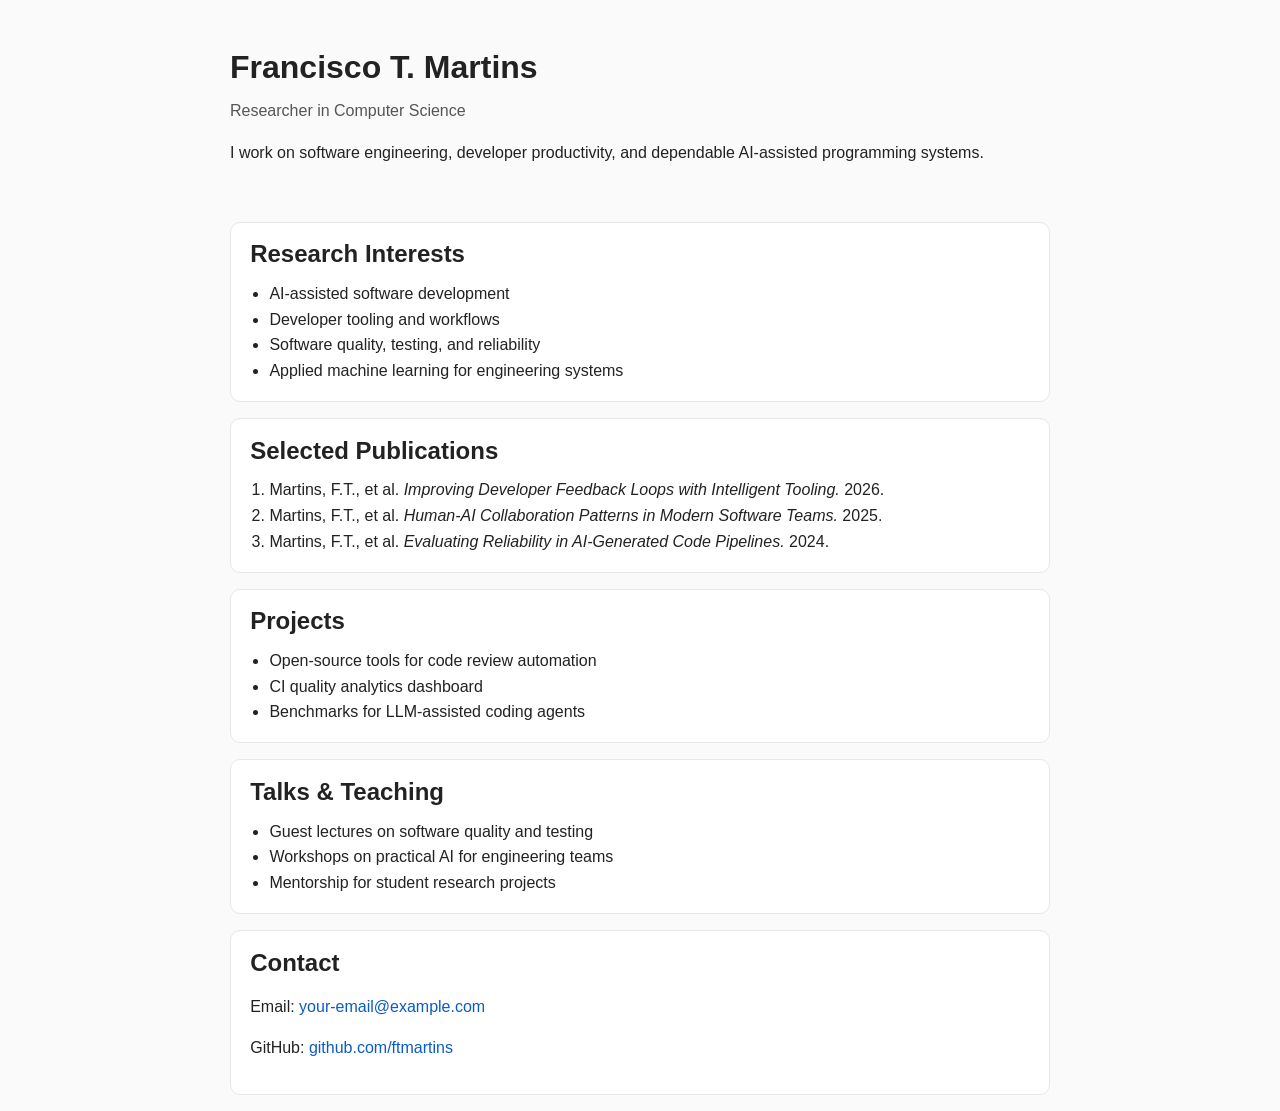
==== index.html @ 5f3daca7 "Create minimal research-style homepage Co-authored-by: ftmartins <108759611+ftmartins@users.noreply." ====
<!DOCTYPE html>
<html lang="en">
  <head>
    <meta charset="UTF-8" />
    <meta name="viewport" content="width=device-width, initial-scale=1.0" />
    <title>Francisco T. Martins</title>
    <meta
      name="description"
      content="Research website of Francisco T. Martins: publications, projects, talks, and contact."
    />
    <link rel="stylesheet" href="styles.css" />
  </head>
  <body>
    <header class="hero">
      <h1>Francisco T. Martins</h1>
      <p class="subtitle">Researcher in Computer Science</p>
      <p>
        I work on software engineering, developer productivity, and dependable
        AI-assisted programming systems.
      </p>
    </header>

    <main>
      <section id="research">
        <h2>Research Interests</h2>
        <ul>
          <li>AI-assisted software development</li>
          <li>Developer tooling and workflows</li>
          <li>Software quality, testing, and reliability</li>
          <li>Applied machine learning for engineering systems</li>
        </ul>
      </section>

      <section id="publications">
        <h2>Selected Publications</h2>
        <ol>
          <li>
            Martins, F.T., et al. <em>Improving Developer Feedback Loops with
            Intelligent Tooling.</em> 2026.
          </li>
          <li>
            Martins, F.T., et al. <em>Human-AI Collaboration Patterns in Modern
            Software Teams.</em> 2025.
          </li>
          <li>
            Martins, F.T., et al. <em>Evaluating Reliability in AI-Generated
            Code Pipelines.</em> 2024.
          </li>
        </ol>
      </section>

      <section id="projects">
        <h2>Projects</h2>
        <ul>
          <li>Open-source tools for code review automation</li>
          <li>CI quality analytics dashboard</li>
          <li>Benchmarks for LLM-assisted coding agents</li>
        </ul>
      </section>

      <section id="talks">
        <h2>Talks & Teaching</h2>
        <ul>
          <li>Guest lectures on software quality and testing</li>
          <li>Workshops on practical AI for engineering teams</li>
          <li>Mentorship for student research projects</li>
        </ul>
      </section>

      <section id="contact">
        <h2>Contact</h2>
        <p>
          Email:
          <a href="mailto:your-email@example.com">your-email@example.com</a>
        </p>
        <p>
          GitHub:
          <a href="https://github.com/ftmartins">github.com/ftmartins</a>
        </p>
      </section>
    </main>
  </body>
</html>
---- styles.css ----
:root {
  --background: #fafafa;
  --text: #222;
  --muted: #555;
  --accent: #0a5bc4;
  --surface: #fff;
  --border: #e7e7e7;
}

* {
  box-sizing: border-box;
}

body {
  margin: 0;
  padding: 0;
  font-family: -apple-system, BlinkMacSystemFont, "Segoe UI", Roboto, Helvetica,
    Arial, sans-serif;
  line-height: 1.6;
  color: var(--text);
  background: var(--background);
}

.hero,
main {
  width: min(820px, 92%);
  margin: 0 auto;
}

.hero {
  padding: 3rem 0 1.5rem;
}

h1,
h2 {
  line-height: 1.2;
  margin: 0 0 0.75rem;
}

.subtitle {
  margin: 0 0 1rem;
  color: var(--muted);
}

section {
  margin: 1rem 0;
  padding: 1.1rem 1.2rem;
  background: var(--surface);
  border: 1px solid var(--border);
  border-radius: 10px;
}

ul,
ol {
  margin: 0;
  padding-left: 1.2rem;
}

a {
  color: var(--accent);
  text-decoration: none;
}

a:hover {
  text-decoration: underline;
}
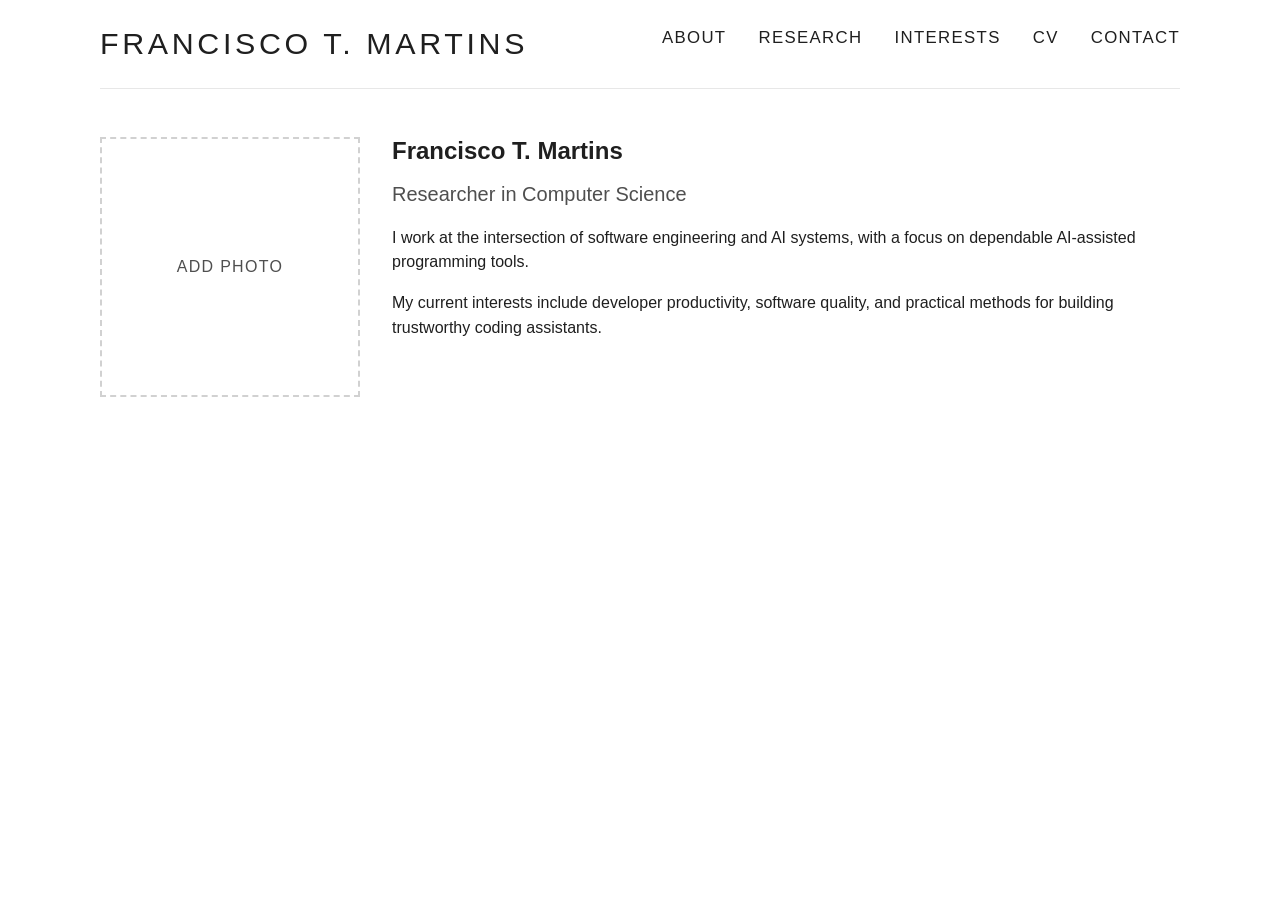
==== commit 67adb9fe: "Redesign site with multi-page academic layout Co-authored-by: ftmartins <108759611+ftmartins@users.n" ====
--- a/index.html
+++ b/index.html
@@ -4,79 +4,42 @@
     <meta charset="UTF-8" />
     <meta name="viewport" content="width=device-width, initial-scale=1.0" />
     <title>Francisco T. Martins</title>
-    <meta
-      name="description"
-      content="Research website of Francisco T. Martins: publications, projects, talks, and contact."
-    />
+    <meta name="description" content="Personal website of Francisco T. Martins." />
     <link rel="stylesheet" href="styles.css" />
   </head>
   <body>
-    <header class="hero">
-      <h1>Francisco T. Martins</h1>
-      <p class="subtitle">Researcher in Computer Science</p>
-      <p>
-        I work on software engineering, developer productivity, and dependable
-        AI-assisted programming systems.
-      </p>
+    <header class="site-header">
+      <div class="header-inner">
+        <a class="site-name" href="/index.html">Francisco T. Martins</a>
+        <nav aria-label="Main navigation">
+          <ul class="nav-links">
+            <li><a href="/about.html">About</a></li>
+            <li><a href="/research.html">Research</a></li>
+            <li><a href="/interests.html">Interests</a></li>
+            <li><a href="/cv.html">CV</a></li>
+            <li><a href="/contact.html">Contact</a></li>
+          </ul>
+        </nav>
+      </div>
     </header>
 
-    <main>
-      <section id="research">
-        <h2>Research Interests</h2>
-        <ul>
-          <li>AI-assisted software development</li>
-          <li>Developer tooling and workflows</li>
-          <li>Software quality, testing, and reliability</li>
-          <li>Applied machine learning for engineering systems</li>
-        </ul>
-      </section>
-
-      <section id="publications">
-        <h2>Selected Publications</h2>
-        <ol>
-          <li>
-            Martins, F.T., et al. <em>Improving Developer Feedback Loops with
-            Intelligent Tooling.</em> 2026.
-          </li>
-          <li>
-            Martins, F.T., et al. <em>Human-AI Collaboration Patterns in Modern
-            Software Teams.</em> 2025.
-          </li>
-          <li>
-            Martins, F.T., et al. <em>Evaluating Reliability in AI-Generated
-            Code Pipelines.</em> 2024.
-          </li>
-        </ol>
-      </section>
-
-      <section id="projects">
-        <h2>Projects</h2>
-        <ul>
-          <li>Open-source tools for code review automation</li>
-          <li>CI quality analytics dashboard</li>
-          <li>Benchmarks for LLM-assisted coding agents</li>
-        </ul>
-      </section>
-
-      <section id="talks">
-        <h2>Talks & Teaching</h2>
-        <ul>
-          <li>Guest lectures on software quality and testing</li>
-          <li>Workshops on practical AI for engineering teams</li>
-          <li>Mentorship for student research projects</li>
-        </ul>
-      </section>
-
-      <section id="contact">
-        <h2>Contact</h2>
-        <p>
-          Email:
-          <a href="mailto:your-email@example.com">your-email@example.com</a>
-        </p>
-        <p>
-          GitHub:
-          <a href="https://github.com/ftmartins">github.com/ftmartins</a>
-        </p>
+    <main class="page-content">
+      <section class="intro-layout">
+        <div class="photo-placeholder" aria-label="Profile photo placeholder">
+          Add photo
+        </div>
+        <div>
+          <h1>Francisco T. Martins</h1>
+          <p class="current-position">Researcher in Computer Science</p>
+          <p>
+            I work at the intersection of software engineering and AI systems,
+            with a focus on dependable AI-assisted programming tools.
+          </p>
+          <p>
+            My current interests include developer productivity, software quality,
+            and practical methods for building trustworthy coding assistants.
+          </p>
+        </div>
       </section>
     </main>
   </body>
--- a/styles.css
+++ b/styles.css
@@ -1,9 +1,8 @@
 :root {
-  --background: #fafafa;
-  --text: #222;
-  --muted: #555;
-  --accent: #0a5bc4;
-  --surface: #fff;
+  --background: #ffffff;
+  --text: #1f1f1f;
+  --muted: #4f4f4f;
+  --accent: #3f67a8;
   --border: #e7e7e7;
 }
 
@@ -13,54 +12,148 @@
 
 body {
   margin: 0;
-  padding: 0;
+  padding: 0 1.2rem;
   font-family: -apple-system, BlinkMacSystemFont, "Segoe UI", Roboto, Helvetica,
     Arial, sans-serif;
-  line-height: 1.6;
+  line-height: 1.55;
   color: var(--text);
   background: var(--background);
 }
 
-.hero,
-main {
-  width: min(820px, 92%);
+.site-header,
+.page-content {
+  width: min(1080px, 100%);
   margin: 0 auto;
 }
 
-.hero {
-  padding: 3rem 0 1.5rem;
+.site-header {
+  border-bottom: 1px solid var(--border);
+}
+
+.header-inner {
+  display: flex;
+  align-items: center;
+  justify-content: space-between;
+  gap: 1.2rem;
+  min-height: 88px;
+}
+
+.site-name {
+  text-decoration: none;
+  color: var(--text);
+  font-size: 1.9rem;
+  letter-spacing: 0.12em;
+  text-transform: uppercase;
+}
+
+.nav-links {
+  display: flex;
+  list-style: none;
+  gap: 2rem;
+  margin: 0;
+  padding: 0;
+}
+
+.nav-links a {
+  text-decoration: none;
+  color: var(--text);
+  text-transform: uppercase;
+  letter-spacing: 0.08em;
+  font-size: 1.05rem;
+}
+
+.nav-links a.active,
+.nav-links a:hover {
+  color: var(--accent);
 }
 
 h1,
 h2 {
   line-height: 1.2;
-  margin: 0 0 0.75rem;
+  margin: 0 0 0.8rem;
 }
 
-.subtitle {
+h2 {
+  text-transform: uppercase;
+  letter-spacing: 0.08em;
+  color: var(--muted);
+  font-size: 2rem;
+}
+
+.page-content {
+  padding: 3rem 0 4rem;
+}
+
+.intro-layout {
+  display: grid;
+  grid-template-columns: 260px 1fr;
+  gap: 2rem;
+  align-items: start;
+}
+
+.photo-placeholder {
+  width: 100%;
+  aspect-ratio: 1 / 1;
+  border: 2px dashed #d1d1d1;
+  color: var(--muted);
+  display: grid;
+  place-items: center;
+  font-size: 1rem;
+  text-transform: uppercase;
+  letter-spacing: 0.08em;
+}
+
+.current-position {
   margin: 0 0 1rem;
   color: var(--muted);
+  font-size: 1.25rem;
 }
 
-section {
-  margin: 1rem 0;
-  padding: 1.1rem 1.2rem;
-  background: var(--surface);
-  border: 1px solid var(--border);
-  border-radius: 10px;
+.content-section {
+  margin-bottom: 2.4rem;
 }
 
 ul,
 ol {
-  margin: 0;
-  padding-left: 1.2rem;
+  margin: 0.2rem 0 0;
+  padding-left: 1.3rem;
+}
+
+li {
+  margin-bottom: 0.7rem;
 }
 
 a {
   color: var(--accent);
-  text-decoration: none;
+  text-underline-offset: 0.15em;
 }
 
 a:hover {
-  text-decoration: underline;
+  color: #2d4f88;
 }
+
+.publication-list li {
+  margin-bottom: 1.3rem;
+}
+
+@media (max-width: 860px) {
+  .header-inner {
+    flex-direction: column;
+    align-items: flex-start;
+    padding: 1.2rem 0;
+  }
+
+  .nav-links {
+    gap: 1rem;
+    flex-wrap: wrap;
+  }
+
+  .intro-layout {
+    grid-template-columns: 1fr;
+    max-width: 640px;
+  }
+
+  .photo-placeholder {
+    max-width: 260px;
+  }
+}
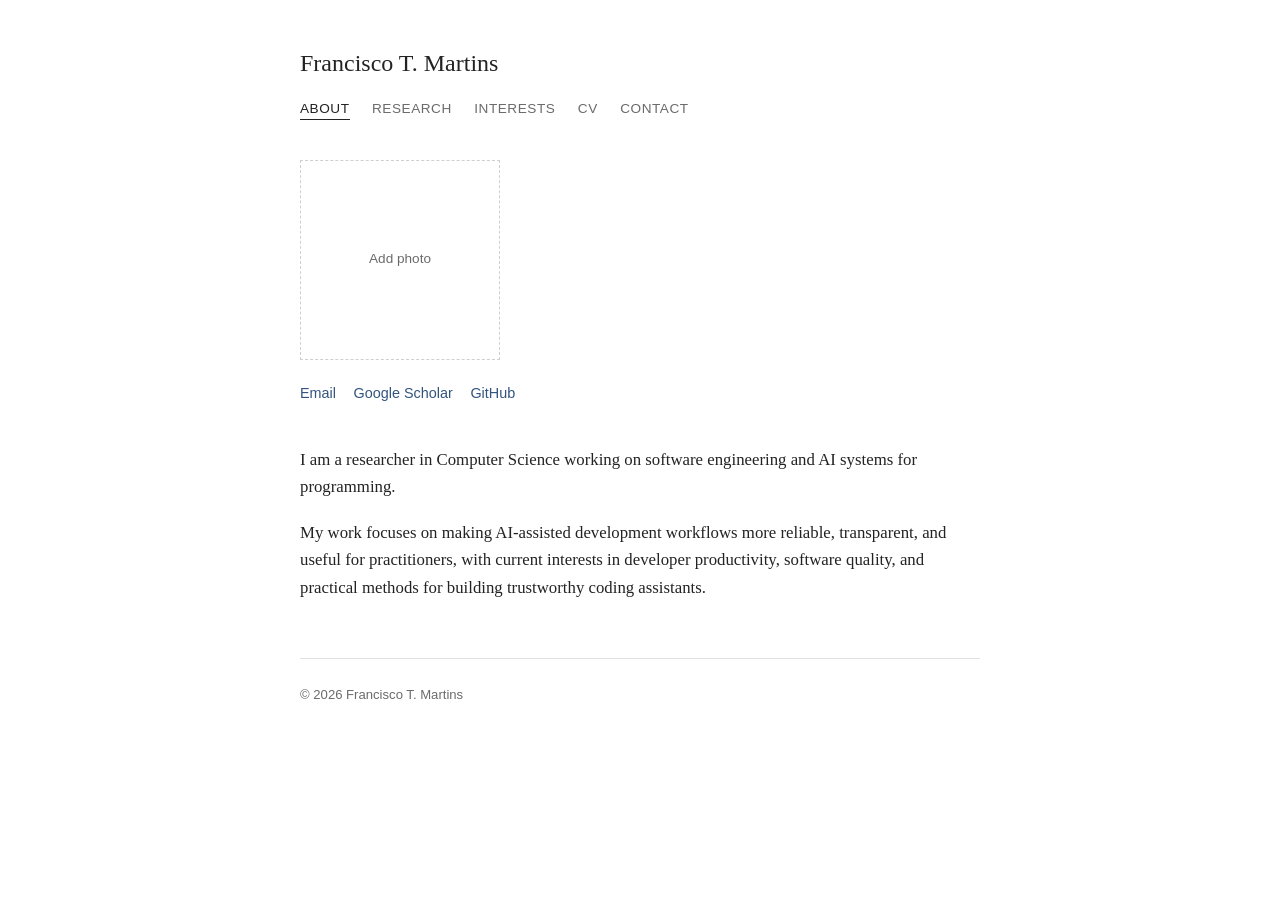
==== commit 60c8d935: "Add files via upload" ====
--- a/index.html
+++ b/index.html
@@ -8,39 +8,46 @@
     <link rel="stylesheet" href="styles.css" />
   </head>
   <body>
-    <header class="site-header">
-      <div class="header-inner">
+    <div class="wrap">
+      <header class="site-header">
         <a class="site-name" href="/index.html">Francisco T. Martins</a>
-        <nav aria-label="Main navigation">
+        <nav class="main-nav" aria-label="Main navigation">
           <ul class="nav-links">
-            <li><a href="/about.html">About</a></li>
+            <li><a class="active" aria-current="page" href="/index.html">About</a></li>
             <li><a href="/research.html">Research</a></li>
             <li><a href="/interests.html">Interests</a></li>
             <li><a href="/cv.html">CV</a></li>
             <li><a href="/contact.html">Contact</a></li>
           </ul>
         </nav>
-      </div>
-    </header>
+      </header>
 
-    <main class="page-content">
-      <section class="intro-layout">
+      <main class="page-content">
         <div class="photo-placeholder" aria-label="Profile photo placeholder">
           Add photo
         </div>
-        <div>
-          <h1>Francisco T. Martins</h1>
-          <p class="current-position">Researcher in Computer Science</p>
+
+        <ul class="contact-links">
+          <li><a href="mailto:your-email@example.com">Email</a></li>
+          <li><a href="https://scholar.google.com/">Google Scholar</a></li>
+          <li><a href="https://github.com/ftmartins">GitHub</a></li>
+        </ul>
+
+        <div class="bio">
           <p>
-            I work at the intersection of software engineering and AI systems,
-            with a focus on dependable AI-assisted programming tools.
+            I am a researcher in Computer Science working on software engineering and
+            AI systems for programming.
           </p>
           <p>
-            My current interests include developer productivity, software quality,
-            and practical methods for building trustworthy coding assistants.
+            My work focuses on making AI-assisted development workflows more reliable,
+            transparent, and useful for practitioners, with current interests in
+            developer productivity, software quality, and practical methods for
+            building trustworthy coding assistants.
           </p>
         </div>
-      </section>
-    </main>
+      </main>
+
+      <footer class="site-footer">© 2026 Francisco T. Martins</footer>
+    </div>
   </body>
 </html>
--- a/styles.css
+++ b/styles.css
@@ -1,9 +1,9 @@
 :root {
-  --background: #ffffff;
-  --text: #1f1f1f;
-  --muted: #4f4f4f;
-  --accent: #3f67a8;
-  --border: #e7e7e7;
+  --text: #232323;
+  --muted: #6b6b6b;
+  --accent: #33547f;
+  --border: #e2e2e2;
+  --measure: 680px;
 }
 
 * {
@@ -12,115 +12,94 @@
 
 body {
   margin: 0;
-  padding: 0 1.2rem;
-  font-family: -apple-system, BlinkMacSystemFont, "Segoe UI", Roboto, Helvetica,
-    Arial, sans-serif;
-  line-height: 1.55;
+  padding: 0 1.25rem;
+  font-family: Georgia, "Iowan Old Style", "Palatino Linotype", Palatino, serif;
+  font-size: 1.05rem;
+  line-height: 1.65;
   color: var(--text);
-  background: var(--background);
-}
-
-.site-header,
-.page-content {
-  width: min(1080px, 100%);
+  background: #fff;
+}
+
+.wrap {
+  width: min(var(--measure), 100%);
   margin: 0 auto;
 }
 
+/* Header ---------------------------------------------------------- */
+
 .site-header {
-  border-bottom: 1px solid var(--border);
-}
-
-.header-inner {
-  display: flex;
-  align-items: center;
-  justify-content: space-between;
-  gap: 1.2rem;
-  min-height: 88px;
+  padding: 2.75rem 0 1.25rem;
 }
 
 .site-name {
+  display: inline-block;
   text-decoration: none;
   color: var(--text);
-  font-size: 1.9rem;
-  letter-spacing: 0.12em;
-  text-transform: uppercase;
+  font-size: 1.5rem;
+  font-weight: 400;
+  margin: 0 0 0.9rem;
+}
+
+nav.main-nav {
+  font-family: -apple-system, BlinkMacSystemFont, "Segoe UI", Helvetica, Arial, sans-serif;
 }
 
 .nav-links {
+  list-style: none;
   display: flex;
-  list-style: none;
-  gap: 2rem;
+  flex-wrap: wrap;
+  gap: 0 1.4rem;
   margin: 0;
   padding: 0;
+  font-size: 0.85rem;
+  letter-spacing: 0.04em;
+  text-transform: uppercase;
 }
 
 .nav-links a {
   text-decoration: none;
+  color: var(--muted);
+  padding-bottom: 0.2rem;
+  border-bottom: 1px solid transparent;
+}
+
+.nav-links a:hover {
+  color: var(--accent);
+}
+
+.nav-links a.active {
   color: var(--text);
+  border-bottom: 1px solid var(--text);
+}
+
+/* Main content ------------------------------------------------------ */
+
+main.page-content {
+  padding: 0.5rem 0 3.5rem;
+}
+
+h1 {
+  font-size: 1.05rem;
+  font-weight: 400;
   text-transform: uppercase;
   letter-spacing: 0.08em;
-  font-size: 1.05rem;
-}
-
-.nav-links a.active,
-.nav-links a:hover {
-  color: var(--accent);
-}
-
-h1,
+  color: var(--muted);
+  margin: 0 0 1.3rem;
+  font-family: -apple-system, BlinkMacSystemFont, "Segoe UI", Helvetica, Arial, sans-serif;
+}
+
 h2 {
-  line-height: 1.2;
-  margin: 0 0 0.8rem;
-}
-
-h2 {
-  text-transform: uppercase;
-  letter-spacing: 0.08em;
-  color: var(--muted);
-  font-size: 2rem;
-}
-
-.page-content {
-  padding: 3rem 0 4rem;
-}
-
-.intro-layout {
-  display: grid;
-  grid-template-columns: 260px 1fr;
-  gap: 2rem;
-  align-items: start;
-}
-
-.photo-placeholder {
-  width: 100%;
-  aspect-ratio: 1 / 1;
-  border: 2px dashed #d1d1d1;
-  color: var(--muted);
-  display: grid;
-  place-items: center;
-  font-size: 1rem;
-  text-transform: uppercase;
-  letter-spacing: 0.08em;
-}
-
-.current-position {
-  margin: 0 0 1rem;
-  color: var(--muted);
-  font-size: 1.25rem;
-}
-
-.content-section {
-  margin-bottom: 2.4rem;
-}
-
-ul,
-ol {
-  margin: 0.2rem 0 0;
-  padding-left: 1.3rem;
-}
-
-li {
-  margin-bottom: 0.7rem;
+  font-size: 1.1rem;
+  font-weight: 600;
+  margin: 2.2rem 0 0.6rem;
+}
+
+h2:first-child {
+  margin-top: 0;
+}
+
+p {
+  margin: 0 0 1.1rem;
 }
 
 a {
@@ -129,31 +108,166 @@
 }
 
 a:hover {
-  color: #2d4f88;
+  color: #203653;
+}
+
+/* Home / about ------------------------------------------------------- */
+
+.profile-photo {
+  width: 200px;
+  aspect-ratio: 1 / 1;
+  object-fit: cover;
+  border-radius: 3px;
+  margin: 0 0 1.4rem;
+  display: block;
+}
+
+.photo-placeholder {
+  width: 200px;
+  aspect-ratio: 1 / 1;
+  border: 1px dashed #cfcfcf;
+  color: var(--muted);
+  display: grid;
+  place-items: center;
+  font-size: 0.85rem;
+  text-align: center;
+  margin: 0 0 1.4rem;
+  font-family: -apple-system, BlinkMacSystemFont, "Segoe UI", Helvetica, Arial, sans-serif;
+}
+
+.contact-links {
+  display: flex;
+  flex-wrap: wrap;
+  gap: 0.4rem 1.1rem;
+  list-style: none;
+  margin: 0 0 1.8rem;
+  padding: 0;
+  font-family: -apple-system, BlinkMacSystemFont, "Segoe UI", Helvetica, Arial, sans-serif;
+  font-size: 0.9rem;
+}
+
+.contact-links a {
+  text-decoration: none;
+}
+
+.contact-links a:hover {
+  text-decoration: underline;
+}
+
+.bio p:last-of-type {
+  margin-bottom: 0;
+}
+
+/* Research topic sections -------------------------------------------- */
+
+.topic {
+  padding: 1.8rem 0;
+  border-top: 1px solid var(--border);
+}
+
+.topic:first-of-type {
+  border-top: none;
+  padding-top: 0;
+}
+
+.topic h2 {
+  margin-top: 0;
+}
+
+.topic img {
+  width: 100%;
+  max-width: 420px;
+  height: auto;
+  display: block;
+  margin: 0.4rem 0 1rem;
+  border-radius: 3px;
+}
+
+.topic-pubs-label {
+  font-family: -apple-system, BlinkMacSystemFont, "Segoe UI", Helvetica, Arial, sans-serif;
+  font-size: 0.85rem;
+  text-transform: uppercase;
+  letter-spacing: 0.05em;
+  color: var(--muted);
+  margin: 1rem 0 0.4rem;
+}
+
+/* Lists ---------------------------------------------------------------- */
+
+ul, ol {
+  margin: 0.2rem 0 0;
+  padding-left: 1.25rem;
+}
+
+li {
+  margin-bottom: 0.7rem;
 }
 
 .publication-list li {
-  margin-bottom: 1.3rem;
-}
-
-@media (max-width: 860px) {
-  .header-inner {
-    flex-direction: column;
-    align-items: flex-start;
-    padding: 1.2rem 0;
+  margin-bottom: 1.1rem;
+}
+
+.publication-list em {
+  font-style: italic;
+}
+
+/* CV table-style rows --------------------------------------------------- */
+
+.cv-table {
+  width: 100%;
+  border-collapse: collapse;
+  margin: 0 0 1.6rem;
+  font-size: 1rem;
+}
+
+.cv-table td {
+  padding: 0.4rem 0;
+  border-top: 1px solid var(--border);
+  vertical-align: top;
+}
+
+.cv-table tr:first-child td {
+  border-top: none;
+}
+
+.cv-table td:first-child {
+  width: 8rem;
+  color: var(--muted);
+  white-space: nowrap;
+  font-family: -apple-system, BlinkMacSystemFont, "Segoe UI", Helvetica, Arial, sans-serif;
+  font-size: 0.92rem;
+}
+
+.cv-download {
+  margin-top: 1.6rem;
+}
+
+/* Contact ---------------------------------------------------------------- */
+
+.contact-block {
+  margin-bottom: 1.6rem;
+}
+
+.contact-block address {
+  font-style: normal;
+}
+
+/* Footer ------------------------------------------------------------------ */
+
+.site-footer {
+  padding: 1.6rem 0 2.5rem;
+  border-top: 1px solid var(--border);
+  color: var(--muted);
+  font-size: 0.82rem;
+  font-family: -apple-system, BlinkMacSystemFont, "Segoe UI", Helvetica, Arial, sans-serif;
+}
+
+@media (max-width: 560px) {
+  body {
+    font-size: 1rem;
   }
 
-  .nav-links {
-    gap: 1rem;
-    flex-wrap: wrap;
+  .site-header {
+    padding-top: 2rem;
   }
-
-  .intro-layout {
-    grid-template-columns: 1fr;
-    max-width: 640px;
-  }
-
-  .photo-placeholder {
-    max-width: 260px;
-  }
-}
+}
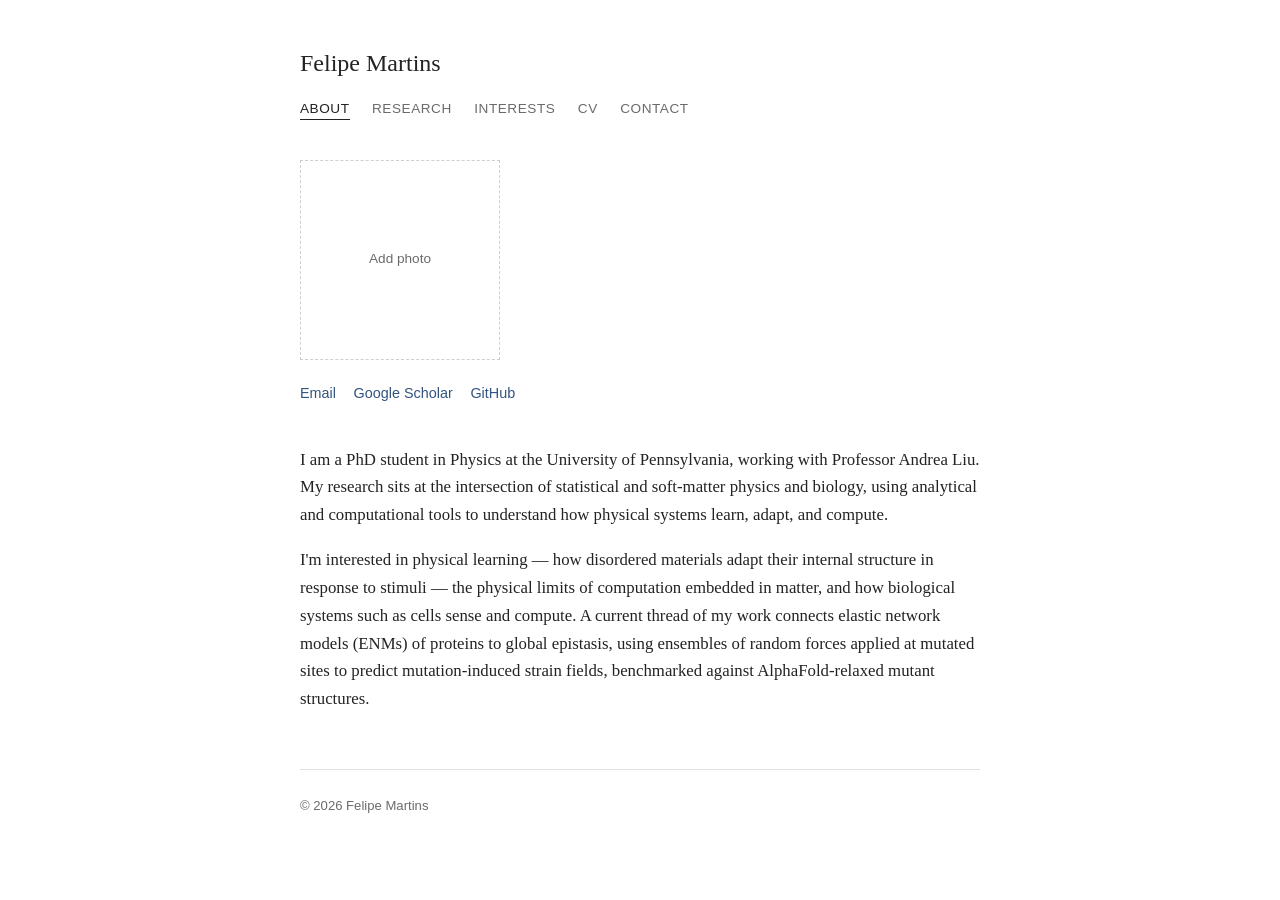
==== commit c453a296: "Add files via upload" ====
--- a/index.html
+++ b/index.html
@@ -3,14 +3,14 @@
   <head>
     <meta charset="UTF-8" />
     <meta name="viewport" content="width=device-width, initial-scale=1.0" />
-    <title>Francisco T. Martins</title>
-    <meta name="description" content="Personal website of Francisco T. Martins." />
+    <title>Felipe Martins</title>
+    <meta name="description" content="Personal website of Felipe Martins, PhD student in Physics at the University of Pennsylvania." />
     <link rel="stylesheet" href="styles.css" />
   </head>
   <body>
     <div class="wrap">
       <header class="site-header">
-        <a class="site-name" href="/index.html">Francisco T. Martins</a>
+        <a class="site-name" href="/index.html">Felipe Martins</a>
         <nav class="main-nav" aria-label="Main navigation">
           <ul class="nav-links">
             <li><a class="active" aria-current="page" href="/index.html">About</a></li>
@@ -29,25 +29,31 @@
 
         <ul class="contact-links">
           <li><a href="mailto:your-email@example.com">Email</a></li>
-          <li><a href="https://scholar.google.com/">Google Scholar</a></li>
+          <li><a href="https://scholar.google.com/citations?user=QYvN1eUAAAAJ&amp;hl=en">Google Scholar</a></li>
           <li><a href="https://github.com/ftmartins">GitHub</a></li>
         </ul>
 
         <div class="bio">
           <p>
-            I am a researcher in Computer Science working on software engineering and
-            AI systems for programming.
+            I am a PhD student in Physics at the University of Pennsylvania, working
+            with Professor Andrea Liu. My research sits at the intersection of
+            statistical and soft-matter physics and biology, using analytical and
+            computational tools to understand how physical systems learn, adapt, and
+            compute.
           </p>
           <p>
-            My work focuses on making AI-assisted development workflows more reliable,
-            transparent, and useful for practitioners, with current interests in
-            developer productivity, software quality, and practical methods for
-            building trustworthy coding assistants.
+            I'm interested in physical learning — how disordered materials adapt
+            their internal structure in response to stimuli — the physical limits of
+            computation embedded in matter, and how biological systems such as cells
+            sense and compute. A current thread of my work connects elastic network
+            models (ENMs) of proteins to global epistasis, using ensembles of random
+            forces applied at mutated sites to predict mutation-induced strain
+            fields, benchmarked against AlphaFold-relaxed mutant structures.
           </p>
         </div>
       </main>
 
-      <footer class="site-footer">© 2026 Francisco T. Martins</footer>
+      <footer class="site-footer">© 2026 Felipe Martins</footer>
     </div>
   </body>
 </html>
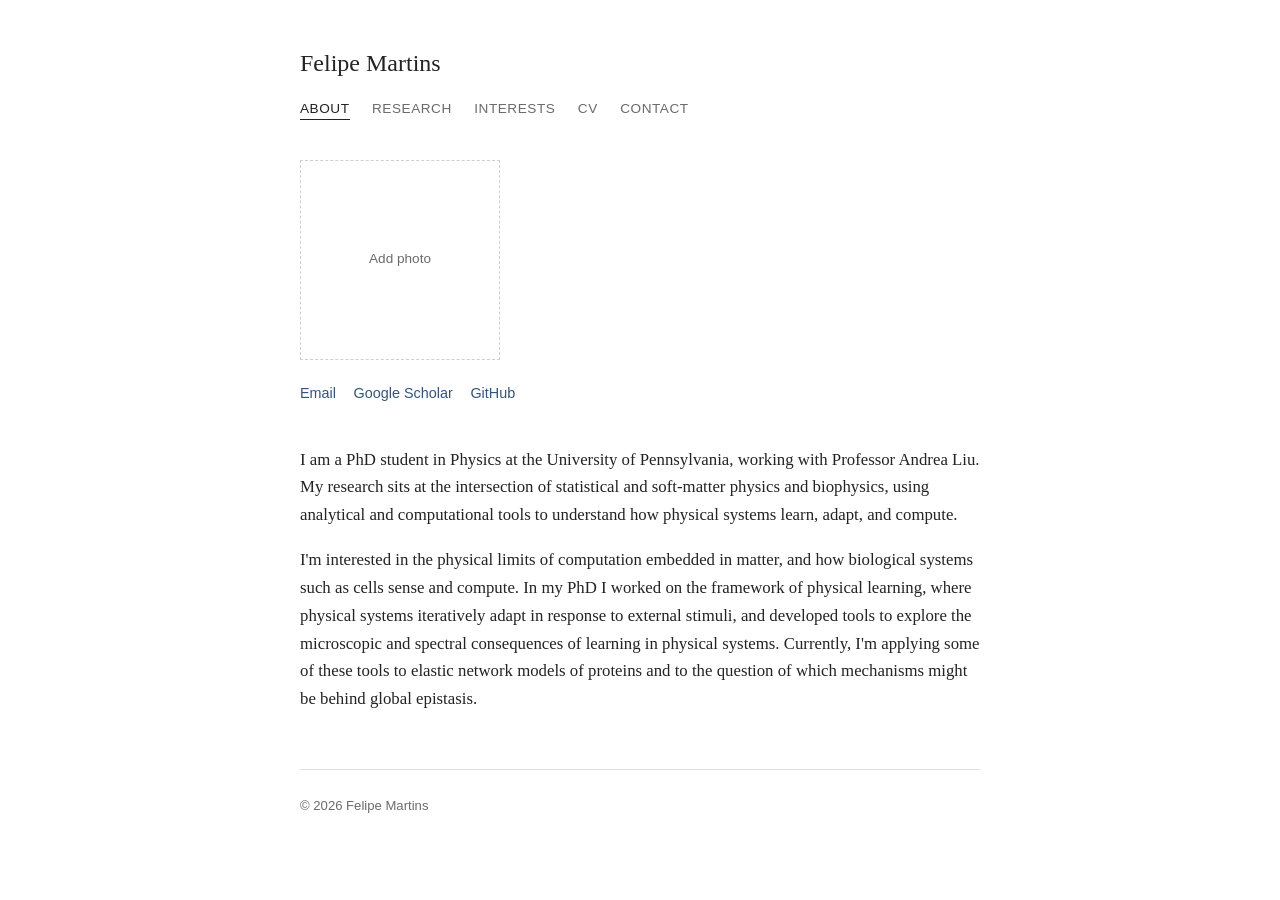
==== commit e104e456: "Update bio section in index.html for clarity" ====
--- a/index.html
+++ b/index.html
@@ -37,18 +37,18 @@
           <p>
             I am a PhD student in Physics at the University of Pennsylvania, working
             with Professor Andrea Liu. My research sits at the intersection of
-            statistical and soft-matter physics and biology, using analytical and
+            statistical and soft-matter physics and biophysics, using analytical and
             computational tools to understand how physical systems learn, adapt, and
             compute.
           </p>
           <p>
-            I'm interested in physical learning — how disordered materials adapt
-            their internal structure in response to stimuli — the physical limits of
+            I'm interested in the physical limits of
             computation embedded in matter, and how biological systems such as cells
-            sense and compute. A current thread of my work connects elastic network
-            models (ENMs) of proteins to global epistasis, using ensembles of random
-            forces applied at mutated sites to predict mutation-induced strain
-            fields, benchmarked against AlphaFold-relaxed mutant structures.
+            sense and compute. In my PhD I worked on the framework of physical learning,
+            where physical systems iteratively adapt in response to external stimuli, and developed
+            tools to explore the microscopic and spectral consequences of learning in physical systems.
+            Currently, I'm applying some of these tools to elastic network models of proteins and to the
+            question of which mechanisms might be behind global epistasis.
           </p>
         </div>
       </main>
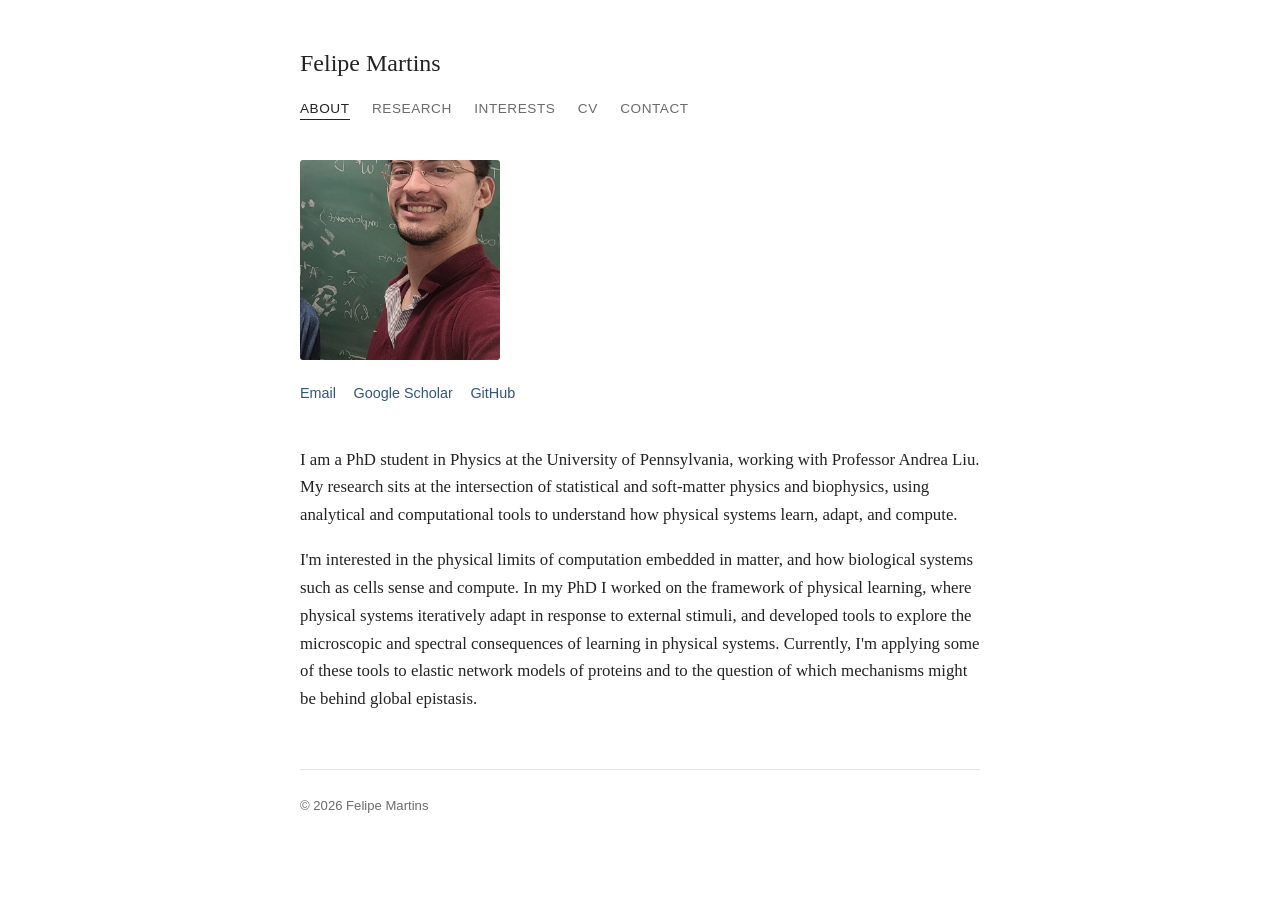
==== commit 8ff39f60: "Update index.html" ====
--- a/index.html
+++ b/index.html
@@ -23,9 +23,7 @@
       </header>
 
       <main class="page-content">
-        <div class="photo-placeholder" aria-label="Profile photo placeholder">
-          Add photo
-        </div>
+        <img class="profile-photo" src="photoFM.jpeg" alt="Felipe Martins" />
 
         <ul class="contact-links">
           <li><a href="mailto:your-email@example.com">Email</a></li>
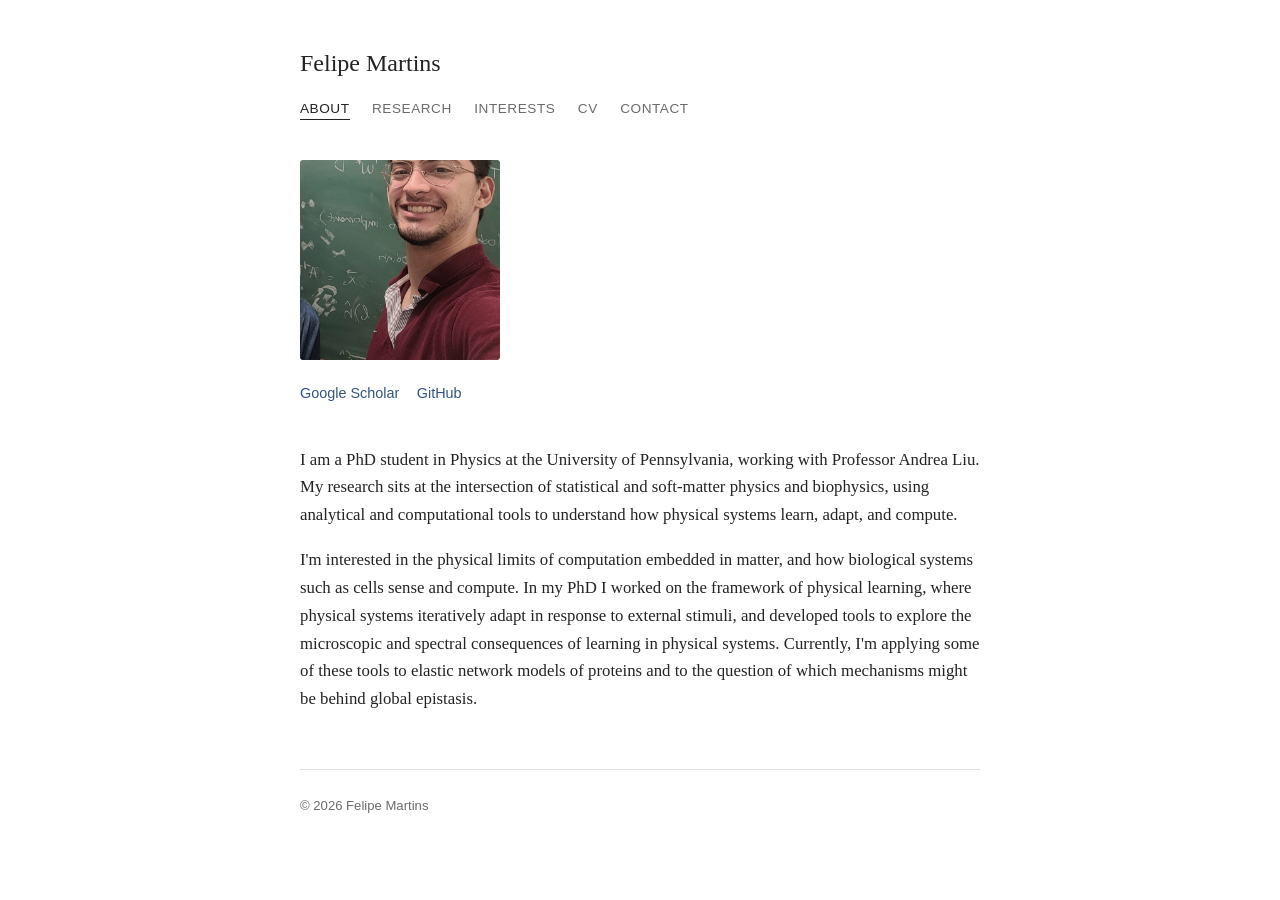
==== commit dc4d5905: "Remove email link from contact links Removed email link from contact list." ====
--- a/index.html
+++ b/index.html
@@ -26,7 +26,6 @@
         <img class="profile-photo" src="photoFM.jpeg" alt="Felipe Martins" />
 
         <ul class="contact-links">
-          <li><a href="mailto:your-email@example.com">Email</a></li>
           <li><a href="https://scholar.google.com/citations?user=QYvN1eUAAAAJ&amp;hl=en">Google Scholar</a></li>
           <li><a href="https://github.com/ftmartins">GitHub</a></li>
         </ul>
